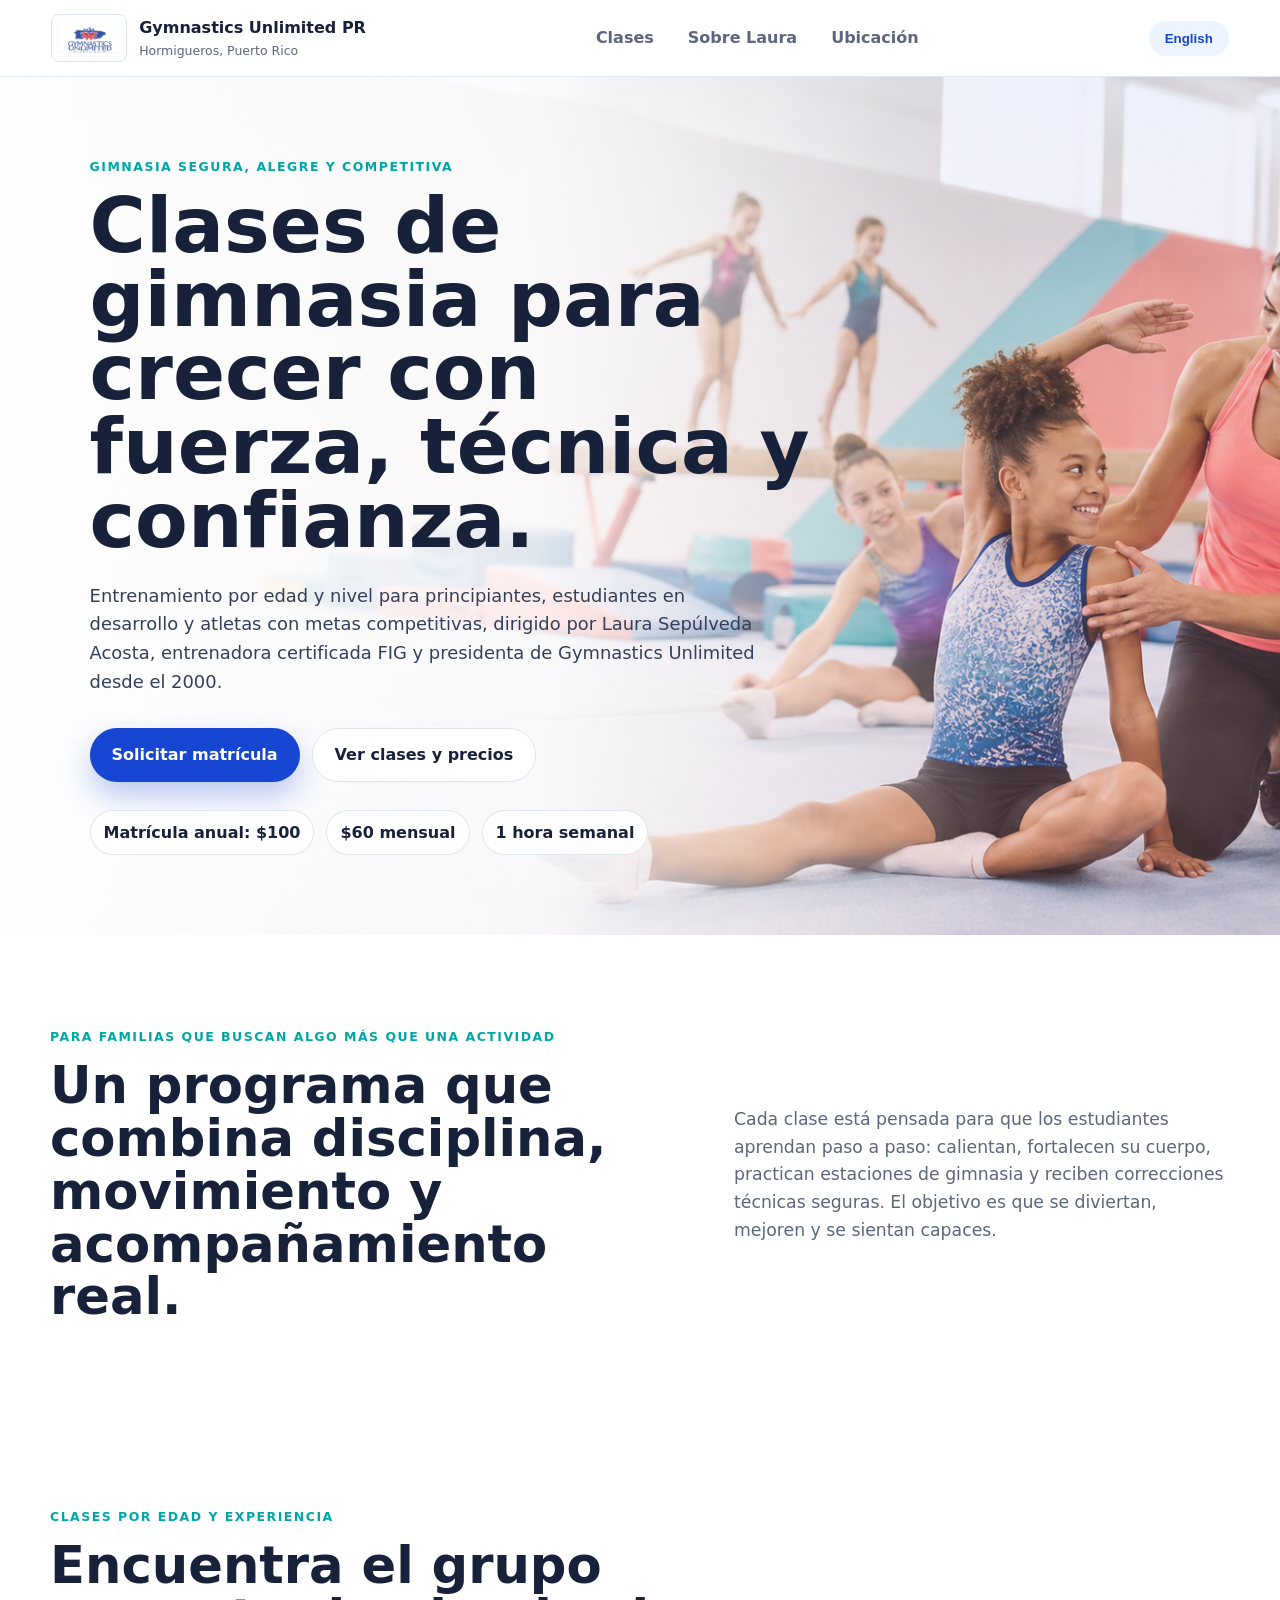
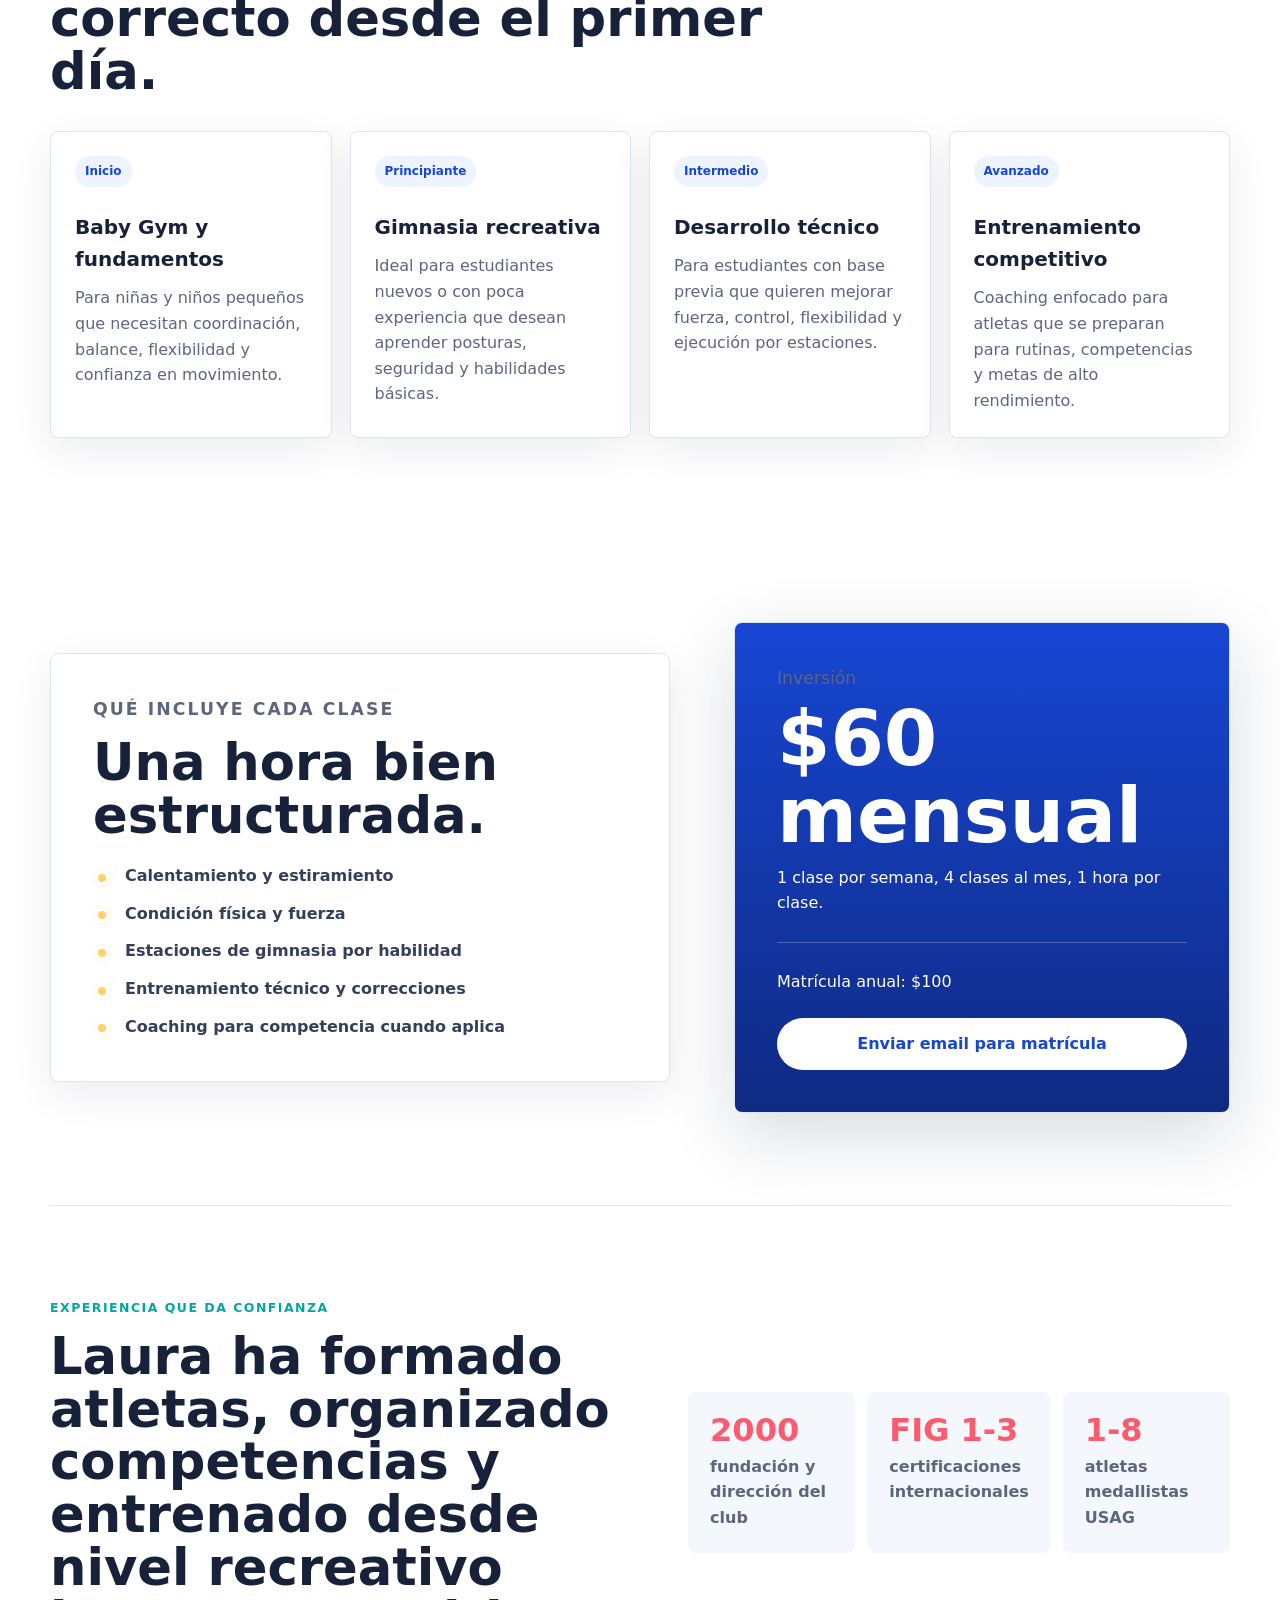
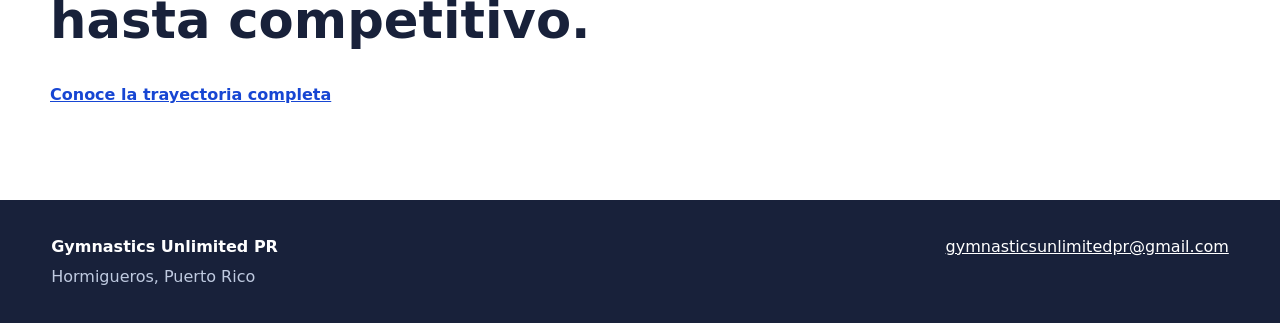
==== index.html @ 0b285df5 "Build Gymnastics Unlimited PR website" ====
<!doctype html>
<html lang="es">
  <head>
    <meta charset="utf-8" />
    <meta name="viewport" content="width=device-width, initial-scale=1" />
    <title>Gymnastics Unlimited PR | Clases de gimnasia en Hormigueros</title>
    <meta
      name="description"
      content="Clases de gimnasia en Hormigueros, Puerto Rico para niñas, niños y jóvenes por edad y nivel. Entrenamiento, condición física, coaching y competencia."
    />
    <link rel="stylesheet" href="styles.css" />
  </head>
  <body>
    <header class="site-header">
      <a class="brand" href="index.html" aria-label="Gymnastics Unlimited PR home">
        <img class="brand-logo" src="assets/gymnastics-unlimited-logo.jpg" alt="Gymnastics Unlimited Puerto Rico logo" />
        <span>
          <strong>Gymnastics Unlimited PR</strong>
          <small data-es="Hormigueros, Puerto Rico" data-en="Hormigueros, Puerto Rico">Hormigueros, Puerto Rico</small>
        </span>
      </a>

      <nav class="nav" aria-label="Main navigation">
        <a href="index.html" data-es="Clases" data-en="Classes">Clases</a>
        <a href="about.html" data-es="Sobre Laura" data-en="About Laura">Sobre Laura</a>
        <a href="location.html" data-es="Ubicación" data-en="Location">Ubicación</a>
      </nav>

      <button class="lang-toggle" type="button" aria-label="Switch language">
        <span data-lang-label>English</span>
      </button>
    </header>

    <main>
      <section class="hero">
        <img class="hero-image" src="assets/gymnastics-hero.png" alt="Clase juvenil de gimnasia con entrenadora y estaciones de practica" />
        <div class="hero-overlay"></div>
        <div class="hero-content">
          <p class="eyebrow" data-es="Gimnasia segura, alegre y competitiva" data-en="Safe, joyful, competitive gymnastics">
            Gimnasia segura, alegre y competitiva
          </p>
          <h1
            data-es="Clases de gimnasia para crecer con fuerza, técnica y confianza."
            data-en="Gymnastics classes that build strength, technique, and confidence."
          >
            Clases de gimnasia para crecer con fuerza, técnica y confianza.
          </h1>
          <p
            class="hero-copy"
            data-es="Entrenamiento por edad y nivel para principiantes, estudiantes en desarrollo y atletas con metas competitivas, dirigido por Laura Sepúlveda Acosta, entrenadora certificada FIG y presidenta de Gymnastics Unlimited desde el 2000."
            data-en="Age and level-based training for beginners, developing students, and athletes with competitive goals, led by Laura Sepulveda Acosta, FIG-certified coach and president of Gymnastics Unlimited since 2000."
          >
            Entrenamiento por edad y nivel para principiantes, estudiantes en desarrollo y atletas con metas competitivas, dirigido por Laura Sepúlveda Acosta, entrenadora certificada FIG y presidenta de Gymnastics Unlimited desde el 2000.
          </p>
          <div class="hero-actions">
            <a class="button primary" href="mailto:gymnasticsunlimitedpr@gmail.com?subject=Solicitud%20de%20matricula%20-%20Gymnastics%20Unlimited%20PR" data-es="Solicitar matrícula" data-en="Request enrollment">
              Solicitar matrícula
            </a>
            <a class="button secondary" href="#programas" data-es="Ver clases y precios" data-en="View classes and pricing">
              Ver clases y precios
            </a>
          </div>
          <div class="quick-facts" aria-label="Program highlights">
            <span data-es="Matrícula anual: $100" data-en="Annual registration: $100">Matrícula anual: $100</span>
            <span data-es="$60 mensual" data-en="$60 monthly">$60 mensual</span>
            <span data-es="1 hora semanal" data-en="1 hour weekly">1 hora semanal</span>
          </div>
        </div>
      </section>

      <section class="section intro">
        <div>
          <p class="eyebrow" data-es="Para familias que buscan algo más que una actividad" data-en="For families who want more than an activity">
            Para familias que buscan algo más que una actividad
          </p>
          <h2 data-es="Un programa que combina disciplina, movimiento y acompañamiento real." data-en="A program that blends discipline, movement, and real coaching.">
            Un programa que combina disciplina, movimiento y acompañamiento real.
          </h2>
        </div>
        <p
          data-es="Cada clase está pensada para que los estudiantes aprendan paso a paso: calientan, fortalecen su cuerpo, practican estaciones de gimnasia y reciben correcciones técnicas seguras. El objetivo es que se diviertan, mejoren y se sientan capaces."
          data-en="Each class is designed so students learn step by step: they warm up, strengthen their bodies, practice gymnastics stations, and receive safe technical coaching. The goal is for them to have fun, improve, and feel capable."
        >
          Cada clase está pensada para que los estudiantes aprendan paso a paso: calientan, fortalecen su cuerpo, practican estaciones de gimnasia y reciben correcciones técnicas seguras. El objetivo es que se diviertan, mejoren y se sientan capaces.
        </p>
      </section>

      <section class="section" id="programas">
        <div class="section-heading">
          <p class="eyebrow" data-es="Clases por edad y experiencia" data-en="Classes by age and experience">
            Clases por edad y experiencia
          </p>
          <h2 data-es="Encuentra el grupo correcto desde el primer día." data-en="Find the right group from day one.">
            Encuentra el grupo correcto desde el primer día.
          </h2>
        </div>

        <div class="program-grid">
          <article class="program-card">
            <span class="card-tag" data-es="Inicio" data-en="Starter">Inicio</span>
            <h3 data-es="Baby Gym y fundamentos" data-en="Baby Gym and fundamentals">Baby Gym y fundamentos</h3>
            <p data-es="Para niñas y niños pequeños que necesitan coordinación, balance, flexibilidad y confianza en movimiento." data-en="For young children building coordination, balance, flexibility, and confidence in movement.">
              Para niñas y niños pequeños que necesitan coordinación, balance, flexibilidad y confianza en movimiento.
            </p>
          </article>
          <article class="program-card">
            <span class="card-tag" data-es="Principiante" data-en="Beginner">Principiante</span>
            <h3 data-es="Gimnasia recreativa" data-en="Recreational gymnastics">Gimnasia recreativa</h3>
            <p data-es="Ideal para estudiantes nuevos o con poca experiencia que desean aprender posturas, seguridad y habilidades básicas." data-en="Ideal for new or less experienced students learning positions, safety, and basic skills.">
              Ideal para estudiantes nuevos o con poca experiencia que desean aprender posturas, seguridad y habilidades básicas.
            </p>
          </article>
          <article class="program-card">
            <span class="card-tag" data-es="Intermedio" data-en="Intermediate">Intermedio</span>
            <h3 data-es="Desarrollo técnico" data-en="Technical development">Desarrollo técnico</h3>
            <p data-es="Para estudiantes con base previa que quieren mejorar fuerza, control, flexibilidad y ejecución por estaciones." data-en="For students with a foundation who want to improve strength, control, flexibility, and station execution.">
              Para estudiantes con base previa que quieren mejorar fuerza, control, flexibilidad y ejecución por estaciones.
            </p>
          </article>
          <article class="program-card">
            <span class="card-tag" data-es="Avanzado" data-en="Advanced">Avanzado</span>
            <h3 data-es="Entrenamiento competitivo" data-en="Competition training">Entrenamiento competitivo</h3>
            <p data-es="Coaching enfocado para atletas que se preparan para rutinas, competencias y metas de alto rendimiento." data-en="Focused coaching for athletes preparing routines, competitions, and higher-performance goals.">
              Coaching enfocado para atletas que se preparan para rutinas, competencias y metas de alto rendimiento.
            </p>
          </article>
        </div>
      </section>

      <section class="section split">
        <div class="panel">
          <p class="eyebrow" data-es="Qué incluye cada clase" data-en="What each class includes">Qué incluye cada clase</p>
          <h2 data-es="Una hora bien estructurada." data-en="One well-structured hour.">Una hora bien estructurada.</h2>
          <ul class="check-list">
            <li data-es="Calentamiento y estiramiento" data-en="Warm up and stretching">Calentamiento y estiramiento</li>
            <li data-es="Condición física y fuerza" data-en="Physical conditioning and strength">Condición física y fuerza</li>
            <li data-es="Estaciones de gimnasia por habilidad" data-en="Gymnastics stations by skill">Estaciones de gimnasia por habilidad</li>
            <li data-es="Entrenamiento técnico y correcciones" data-en="Technical training and corrections">Entrenamiento técnico y correcciones</li>
            <li data-es="Coaching para competencia cuando aplica" data-en="Competition coaching when applicable">Coaching para competencia cuando aplica</li>
          </ul>
        </div>

        <div class="price-card" aria-label="Pricing">
          <p data-es="Inversión" data-en="Investment">Inversión</p>
          <strong data-es="$60 mensual" data-en="$60 monthly">$60 mensual</strong>
          <span data-es="1 clase por semana, 4 clases al mes, 1 hora por clase." data-en="1 class per week, 4 classes per month, 1 hour per class.">
            1 clase por semana, 4 clases al mes, 1 hora por clase.
          </span>
          <hr />
          <span data-es="Matrícula anual: $100" data-en="Annual registration: $100">Matrícula anual: $100</span>
          <a class="button primary full" href="mailto:gymnasticsunlimitedpr@gmail.com?subject=Solicitud%20de%20matricula%20-%20Gymnastics%20Unlimited%20PR" data-es="Enviar email para matrícula" data-en="Email to enroll">
            Enviar email para matrícula
          </a>
        </div>
      </section>

      <section class="section proof">
        <div>
          <p class="eyebrow" data-es="Experiencia que da confianza" data-en="Experience families can trust">Experiencia que da confianza</p>
          <h2 data-es="Laura ha formado atletas, organizado competencias y entrenado desde nivel recreativo hasta competitivo." data-en="Laura has trained athletes, organized competitions, and coached from recreational to competitive levels.">
            Laura ha formado atletas, organizado competencias y entrenado desde nivel recreativo hasta competitivo.
          </h2>
        </div>
        <div class="stats">
          <div><strong>2000</strong><span data-es="fundación y dirección del club" data-en="club leadership began">fundación y dirección del club</span></div>
          <div><strong>FIG 1-3</strong><span data-es="certificaciones internacionales" data-en="international certifications">certificaciones internacionales</span></div>
          <div><strong>1-8</strong><span data-es="atletas medallistas USAG" data-en="USAG medalist athletes">atletas medallistas USAG</span></div>
        </div>
        <a class="text-link" href="about.html" data-es="Conoce la trayectoria completa" data-en="See the full background">Conoce la trayectoria completa</a>
      </section>
    </main>

    <footer class="footer">
      <div>
        <strong>Gymnastics Unlimited PR</strong>
        <p data-es="Hormigueros, Puerto Rico" data-en="Hormigueros, Puerto Rico">Hormigueros, Puerto Rico</p>
      </div>
      <a href="mailto:gymnasticsunlimitedpr@gmail.com">gymnasticsunlimitedpr@gmail.com</a>
    </footer>

    <script src="script.js"></script>
  </body>
</html>
---- styles.css ----
:root {
  --ink: #18213a;
  --muted: #5c667c;
  --surface: #ffffff;
  --soft: #f4f7fb;
  --line: #dce4ef;
  --coral: #ff5b6e;
  --blue: #1746d3;
  --teal: #00a6a6;
  --yellow: #ffd166;
  --shadow: 0 22px 70px rgba(18, 30, 64, 0.16);
}

* {
  box-sizing: border-box;
}

body {
  margin: 0;
  font-family: Inter, ui-sans-serif, system-ui, -apple-system, BlinkMacSystemFont, "Segoe UI", sans-serif;
  color: var(--ink);
  background: var(--surface);
  line-height: 1.6;
}

a {
  color: inherit;
}

.site-header {
  position: sticky;
  top: 0;
  z-index: 20;
  display: flex;
  align-items: center;
  justify-content: space-between;
  gap: 24px;
  padding: 14px clamp(18px, 4vw, 54px);
  background: rgba(255, 255, 255, 0.92);
  border-bottom: 1px solid rgba(220, 228, 239, 0.8);
  backdrop-filter: blur(18px);
}

.brand {
  display: inline-flex;
  align-items: center;
  gap: 12px;
  text-decoration: none;
  min-width: 230px;
}

.brand-logo {
  width: 76px;
  height: 48px;
  object-fit: contain;
  background: #fff;
  border: 1px solid var(--line);
  border-radius: 8px;
  padding: 4px;
}

.brand strong,
.brand small {
  display: block;
}

.brand small {
  color: var(--muted);
  font-size: 0.78rem;
}

.nav {
  display: flex;
  align-items: center;
  gap: clamp(14px, 3vw, 34px);
  font-weight: 750;
}

.nav a {
  text-decoration: none;
  color: var(--muted);
}

.nav a:hover {
  color: var(--blue);
}

.lang-toggle,
.button {
  border: 0;
  border-radius: 999px;
  font-weight: 850;
  cursor: pointer;
}

.lang-toggle {
  padding: 10px 16px;
  color: var(--blue);
  background: #edf3ff;
}

.hero {
  position: relative;
  min-height: 760px;
  display: grid;
  align-items: center;
  overflow: hidden;
}

.hero-image,
.hero-overlay {
  position: absolute;
  inset: 0;
}

.hero-image {
  width: 100%;
  height: 100%;
  object-fit: cover;
}

.hero-overlay {
  background:
    linear-gradient(90deg, rgba(255, 255, 255, 0.98) 0%, rgba(255, 255, 255, 0.86) 42%, rgba(255, 255, 255, 0.12) 78%),
    linear-gradient(180deg, rgba(23, 70, 211, 0.08), rgba(255, 91, 110, 0.12));
}

.hero-content {
  position: relative;
  z-index: 2;
  width: min(760px, calc(100% - 36px));
  margin-left: clamp(18px, 7vw, 92px);
  padding: 80px 0;
}

.eyebrow {
  margin: 0 0 12px;
  color: var(--teal);
  font-size: 0.78rem;
  font-weight: 900;
  letter-spacing: 0.12em;
  text-transform: uppercase;
}

h1,
h2,
h3,
p {
  overflow-wrap: anywhere;
}

h1 {
  margin: 0;
  max-width: 780px;
  font-size: clamp(2.55rem, 6vw, 5.8rem);
  line-height: 0.96;
  letter-spacing: 0;
}

h2 {
  margin: 0;
  font-size: clamp(2rem, 4vw, 3.45rem);
  line-height: 1.03;
  letter-spacing: 0;
}

h3 {
  margin: 0 0 10px;
  font-size: 1.25rem;
}

.hero-copy {
  max-width: 680px;
  margin: 24px 0 0;
  color: #34405a;
  font-size: 1.12rem;
}

.hero-actions,
.quick-facts {
  display: flex;
  flex-wrap: wrap;
  gap: 12px;
}

.hero-actions {
  margin-top: 32px;
}

.button {
  display: inline-flex;
  justify-content: center;
  align-items: center;
  min-height: 48px;
  padding: 13px 22px;
  text-decoration: none;
}

.button.primary {
  color: #fff;
  background: var(--blue);
  box-shadow: 0 14px 30px rgba(23, 70, 211, 0.28);
}

.button.secondary {
  color: var(--ink);
  background: #fff;
  border: 1px solid var(--line);
}

.button.full {
  width: 100%;
}

.quick-facts {
  margin-top: 28px;
}

.quick-facts span {
  padding: 9px 13px;
  color: var(--ink);
  background: rgba(255, 255, 255, 0.86);
  border: 1px solid rgba(220, 228, 239, 0.92);
  border-radius: 999px;
  font-weight: 800;
}

.section {
  width: min(1180px, calc(100% - 36px));
  margin: 0 auto;
  padding: 92px 0;
}

.intro,
.split,
.location-layout {
  display: grid;
  grid-template-columns: minmax(0, 1fr) minmax(320px, 0.8fr);
  gap: clamp(26px, 5vw, 72px);
  align-items: center;
}

.intro p:last-child,
.split p {
  color: var(--muted);
  font-size: 1.08rem;
}

.section-heading {
  max-width: 760px;
  margin-bottom: 34px;
}

.program-grid {
  display: grid;
  grid-template-columns: repeat(4, minmax(0, 1fr));
  gap: 18px;
}

.program-card,
.panel,
.price-card,
.directions-card,
.event-grid article {
  background: var(--surface);
  border: 1px solid var(--line);
  border-radius: 8px;
  box-shadow: 0 12px 40px rgba(18, 30, 64, 0.08);
}

.program-card {
  min-height: 260px;
  padding: 24px;
}

.program-card p,
.event-grid p,
.timeline p {
  color: var(--muted);
  margin: 0;
}

.card-tag {
  display: inline-flex;
  margin-bottom: 24px;
  padding: 6px 10px;
  color: var(--blue);
  background: #edf3ff;
  border-radius: 999px;
  font-size: 0.75rem;
  font-weight: 900;
}

.panel,
.price-card,
.directions-card {
  padding: clamp(24px, 4vw, 42px);
}

.panel.accent {
  background: var(--ink);
  color: #fff;
}

.panel.accent .check-list li {
  color: #eff5ff;
}

.check-list {
  display: grid;
  gap: 12px;
  padding: 0;
  margin: 22px 0 0;
  list-style: none;
}

.check-list li {
  position: relative;
  padding-left: 32px;
  color: #34405a;
  font-weight: 750;
}

.check-list li::before {
  content: "";
  position: absolute;
  left: 0;
  top: 0.35em;
  width: 18px;
  height: 18px;
  border-radius: 50%;
  background: var(--yellow);
  box-shadow: inset 0 0 0 5px #fff;
}

.price-card {
  background: linear-gradient(180deg, #1746d3, #0f2a82);
  color: #fff;
  box-shadow: var(--shadow);
}

.price-card p,
.price-card span {
  display: block;
  margin: 0;
}

.price-card strong {
  display: block;
  margin: 8px 0 10px;
  font-size: clamp(3rem, 6vw, 5rem);
  line-height: 1;
}

.price-card hr {
  border: 0;
  border-top: 1px solid rgba(255, 255, 255, 0.24);
  margin: 26px 0;
}

.price-card .button {
  margin-top: 24px;
  background: #fff;
  color: var(--blue);
  box-shadow: none;
}

.proof {
  display: grid;
  grid-template-columns: minmax(0, 1fr) minmax(320px, 0.9fr);
  gap: 36px;
  align-items: center;
  border-top: 1px solid var(--line);
}

.stats {
  display: grid;
  grid-template-columns: repeat(3, 1fr);
  gap: 12px;
}

.stats div {
  padding: 22px;
  background: var(--soft);
  border-radius: 8px;
}

.stats strong,
.stats span {
  display: block;
}

.stats strong {
  color: var(--coral);
  font-size: 2rem;
  line-height: 1;
}

.stats span {
  margin-top: 8px;
  color: var(--muted);
  font-weight: 750;
}

.text-link {
  color: var(--blue);
  font-weight: 900;
}

.page-hero {
  padding: 110px clamp(18px, 7vw, 92px) 70px;
  background: radial-gradient(circle at 14% 20%, rgba(255, 209, 102, 0.34), transparent 30%), linear-gradient(135deg, #f6f9ff, #fff);
}

.about-hero {
  display: grid;
  grid-template-columns: minmax(0, 1fr) minmax(320px, 500px);
  gap: clamp(28px, 5vw, 70px);
  align-items: center;
}

.about-hero-copy {
  min-width: 0;
}

.page-hero.compact {
  padding-bottom: 46px;
}

.page-hero h1,
.page-hero p {
  max-width: 850px;
}

.page-hero p:last-child {
  color: var(--muted);
  font-size: 1.16rem;
}

.about-photo-stack {
  position: relative;
  min-height: 470px;
}

.about-photo-stack img {
  position: absolute;
  display: block;
  width: 62%;
  object-fit: cover;
  border: 8px solid #fff;
  border-radius: 8px;
  box-shadow: var(--shadow);
}

.about-portrait {
  top: 0;
  right: 0;
  height: 390px;
  object-position: center top;
}

.about-action {
  left: 0;
  bottom: 0;
  height: 300px;
  object-position: center;
}

.timeline {
  display: grid;
  gap: 16px;
}

.timeline article {
  display: grid;
  grid-template-columns: 120px minmax(0, 1fr);
  gap: 22px;
  padding: 22px 0;
  border-top: 1px solid var(--line);
}

.timeline span {
  color: var(--coral);
  font-weight: 900;
}

.event-grid {
  display: grid;
  grid-template-columns: repeat(2, 1fr);
  gap: 18px;
  padding-top: 20px;
}

.event-grid article {
  padding: 28px;
}

.map-card {
  min-height: 520px;
  overflow: hidden;
  border-radius: 8px;
  box-shadow: var(--shadow);
}

.map-card iframe {
  width: 100%;
  height: 520px;
  border: 0;
}

address {
  color: var(--muted);
  font-style: normal;
  margin: 18px 0 26px;
}

.directions-card .button + .button {
  margin-top: 12px;
}

.footer {
  display: flex;
  justify-content: space-between;
  gap: 20px;
  padding: 34px clamp(18px, 4vw, 54px);
  color: #fff;
  background: var(--ink);
}

.footer p {
  margin: 4px 0 0;
  color: #bfcae0;
}

@media (max-width: 980px) {
  .site-header {
    flex-wrap: wrap;
  }

  .nav {
    order: 3;
    width: 100%;
    justify-content: space-between;
  }

  .hero {
    min-height: 690px;
  }

  .hero-overlay {
    background: linear-gradient(90deg, rgba(255, 255, 255, 0.98), rgba(255, 255, 255, 0.8));
  }

  .intro,
  .split,
  .proof,
  .location-layout {
    grid-template-columns: 1fr;
  }

  .program-grid {
    grid-template-columns: repeat(2, minmax(0, 1fr));
  }

  .about-hero {
    grid-template-columns: 1fr;
  }

  .about-photo-stack {
    min-height: 420px;
    max-width: 560px;
  }
}

@media (max-width: 640px) {
  .brand {
    min-width: auto;
  }

  .brand-logo {
    width: 58px;
    height: 42px;
  }

  .brand small {
    display: none;
  }

  .site-header {
    gap: 12px;
  }

  .nav {
    gap: 8px;
    font-size: 0.92rem;
  }

  .hero-content {
    margin: 0 auto;
  }

  .program-grid,
  .stats,
  .event-grid {
    grid-template-columns: 1fr;
  }

  .timeline article {
    grid-template-columns: 1fr;
    gap: 4px;
  }

  .about-photo-stack {
    min-height: 560px;
  }

  .about-photo-stack img {
    position: static;
    width: 100%;
    height: auto;
    max-height: 330px;
    margin-bottom: 14px;
  }

  .footer {
    display: block;
  }
}
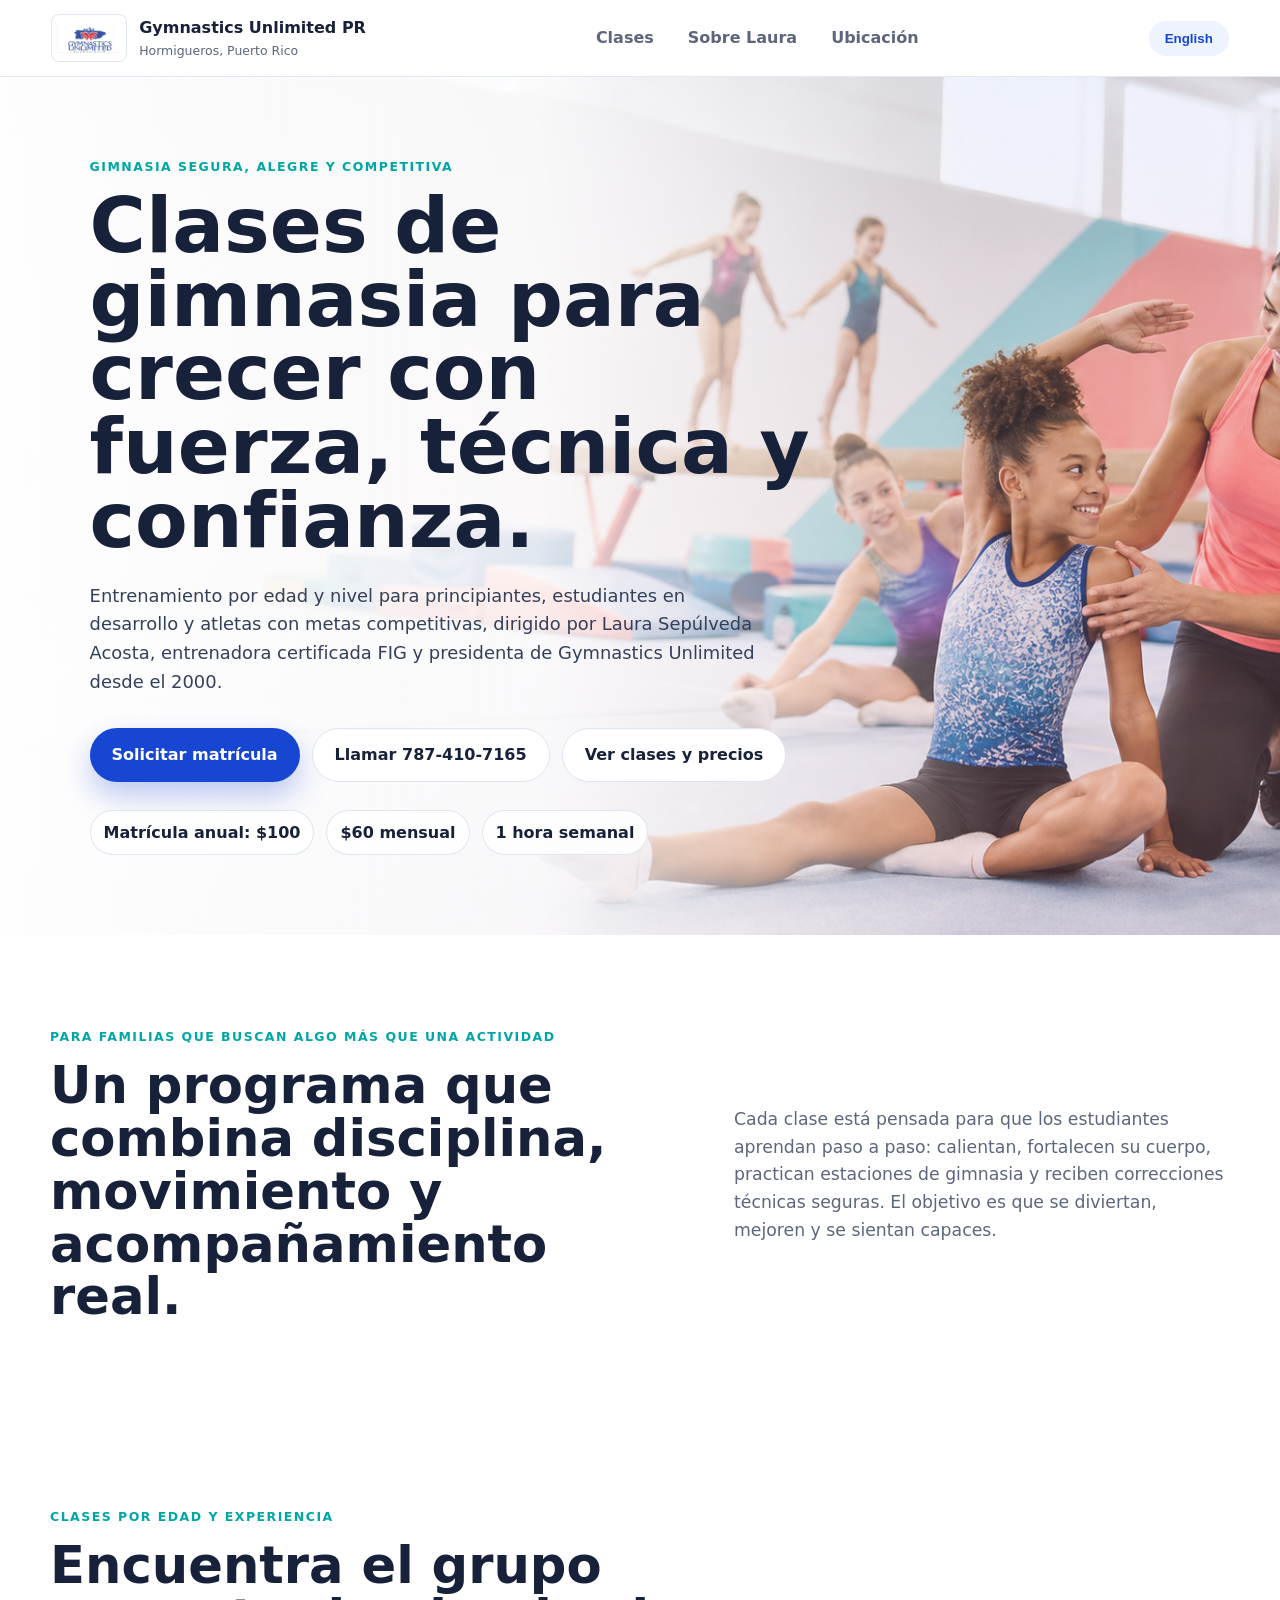
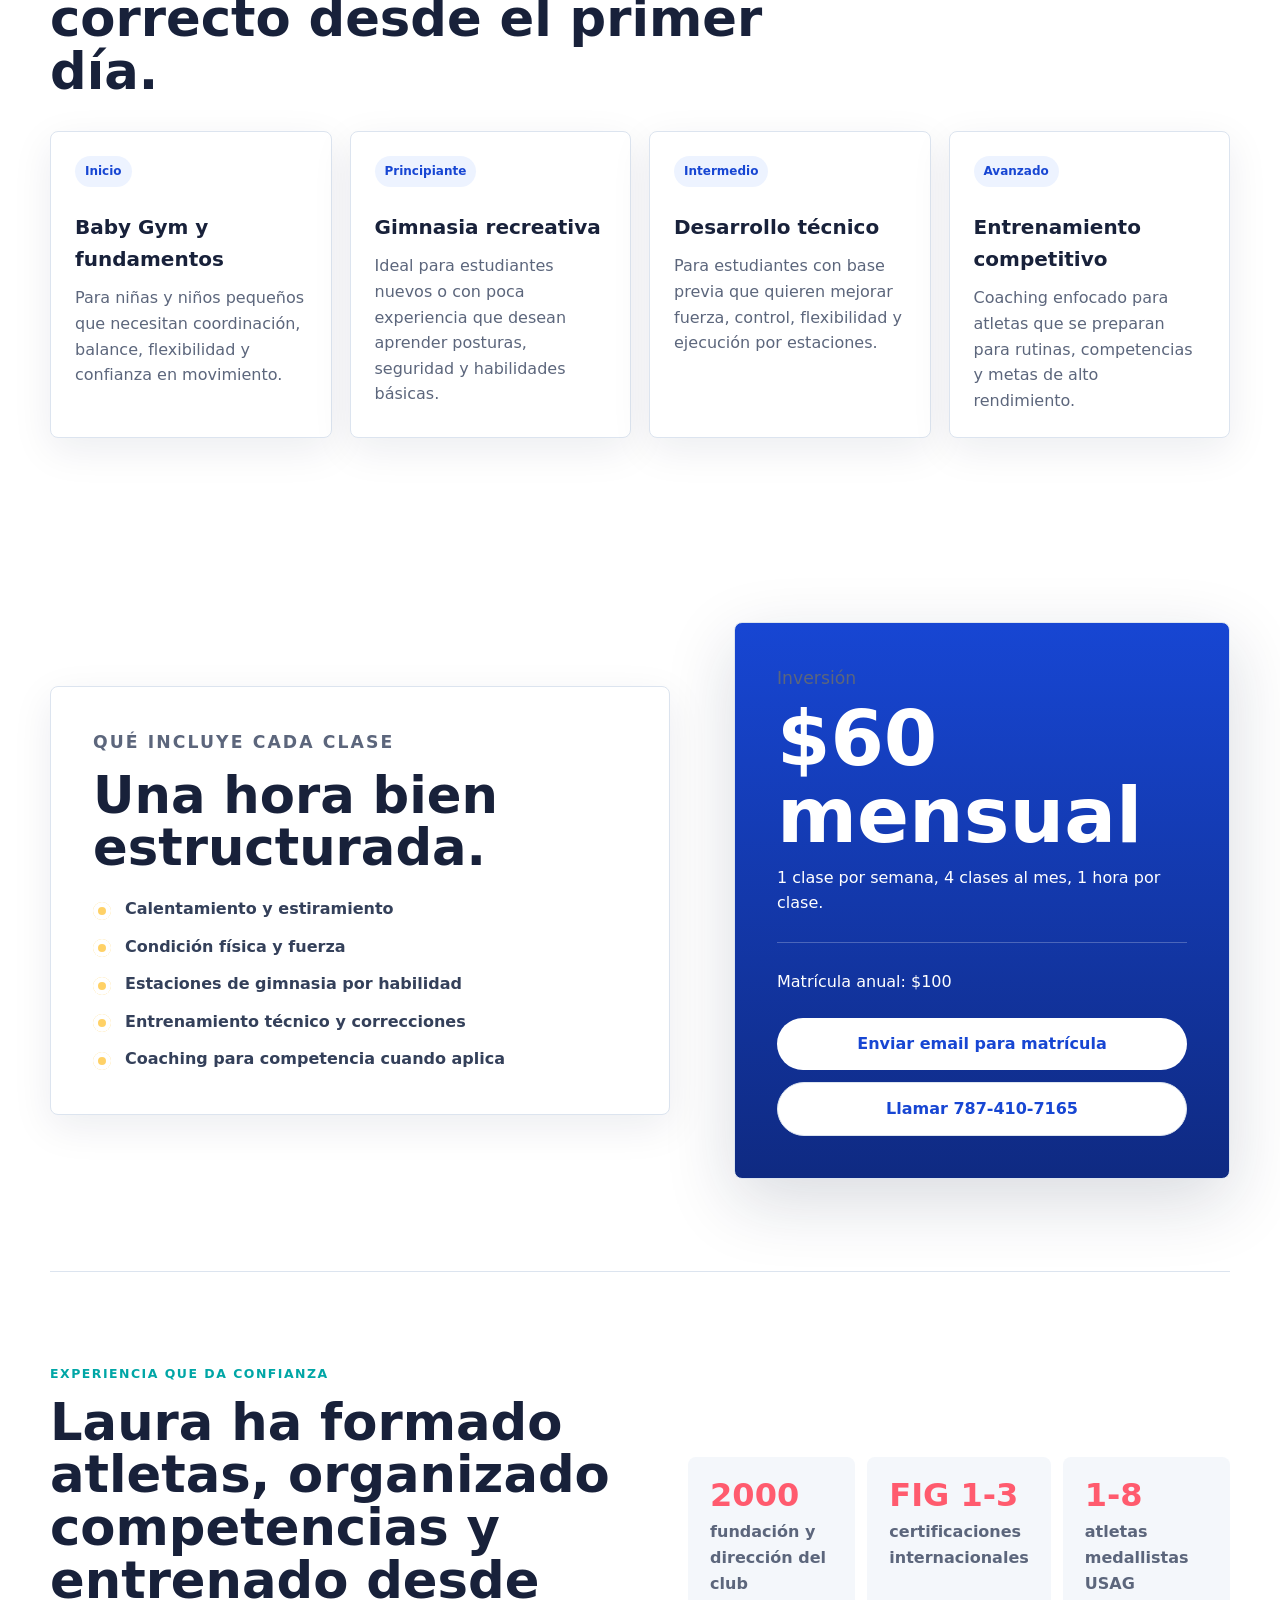
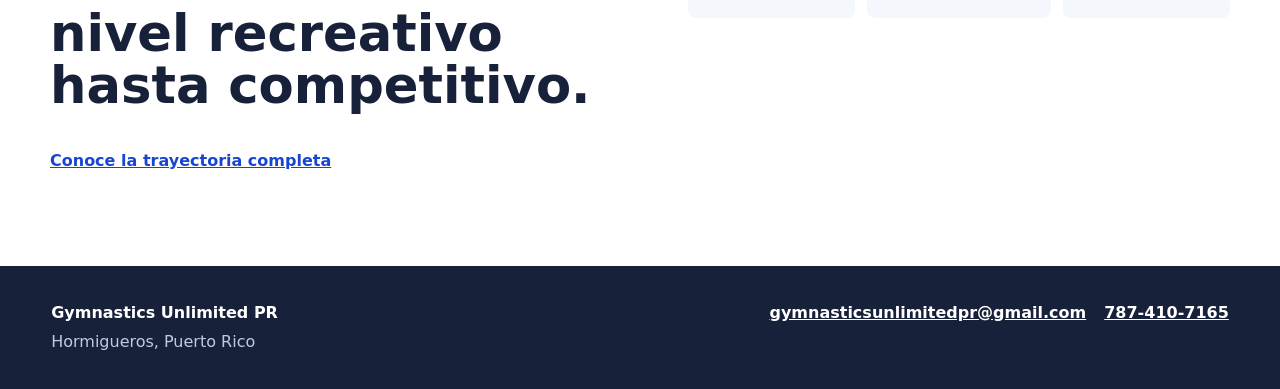
==== commit 22a3206d: "Add phone contact links" ====
--- a/index.html
+++ b/index.html
@@ -55,6 +55,9 @@
           <div class="hero-actions">
             <a class="button primary" href="mailto:gymnasticsunlimitedpr@gmail.com?subject=Solicitud%20de%20matricula%20-%20Gymnastics%20Unlimited%20PR" data-es="Solicitar matrícula" data-en="Request enrollment">
               Solicitar matrícula
+            </a>
+            <a class="button secondary" href="tel:+17874107165" data-es="Llamar 787-410-7165" data-en="Call 787-410-7165">
+              Llamar 787-410-7165
             </a>
             <a class="button secondary" href="#programas" data-es="Ver clases y precios" data-en="View classes and pricing">
               Ver clases y precios
@@ -151,6 +154,9 @@
           <a class="button primary full" href="mailto:gymnasticsunlimitedpr@gmail.com?subject=Solicitud%20de%20matricula%20-%20Gymnastics%20Unlimited%20PR" data-es="Enviar email para matrícula" data-en="Email to enroll">
             Enviar email para matrícula
           </a>
+          <a class="button secondary full" href="tel:+17874107165" data-es="Llamar 787-410-7165" data-en="Call 787-410-7165">
+            Llamar 787-410-7165
+          </a>
         </div>
       </section>
 
@@ -175,7 +181,10 @@
         <strong>Gymnastics Unlimited PR</strong>
         <p data-es="Hormigueros, Puerto Rico" data-en="Hormigueros, Puerto Rico">Hormigueros, Puerto Rico</p>
       </div>
-      <a href="mailto:gymnasticsunlimitedpr@gmail.com">gymnasticsunlimitedpr@gmail.com</a>
+      <div class="footer-contact">
+        <a href="mailto:gymnasticsunlimitedpr@gmail.com">gymnasticsunlimitedpr@gmail.com</a>
+        <a href="tel:+17874107165">787-410-7165</a>
+      </div>
     </footer>
 
     <script src="script.js"></script>
--- a/styles.css
+++ b/styles.css
@@ -365,6 +365,10 @@
   box-shadow: none;
 }
 
+.price-card .button + .button {
+  margin-top: 12px;
+}
+
 .proof {
   display: grid;
   grid-template-columns: minmax(0, 1fr) minmax(320px, 0.9fr);
@@ -532,6 +536,18 @@
   color: #bfcae0;
 }
 
+.footer-contact {
+  display: flex;
+  flex-wrap: wrap;
+  gap: 10px 18px;
+  justify-content: flex-end;
+}
+
+.footer-contact a {
+  color: #fff;
+  font-weight: 800;
+}
+
 @media (max-width: 980px) {
   .site-header {
     flex-wrap: wrap;
@@ -625,4 +641,9 @@
   .footer {
     display: block;
   }
-}
+
+  .footer-contact {
+    justify-content: flex-start;
+    margin-top: 16px;
+  }
+}
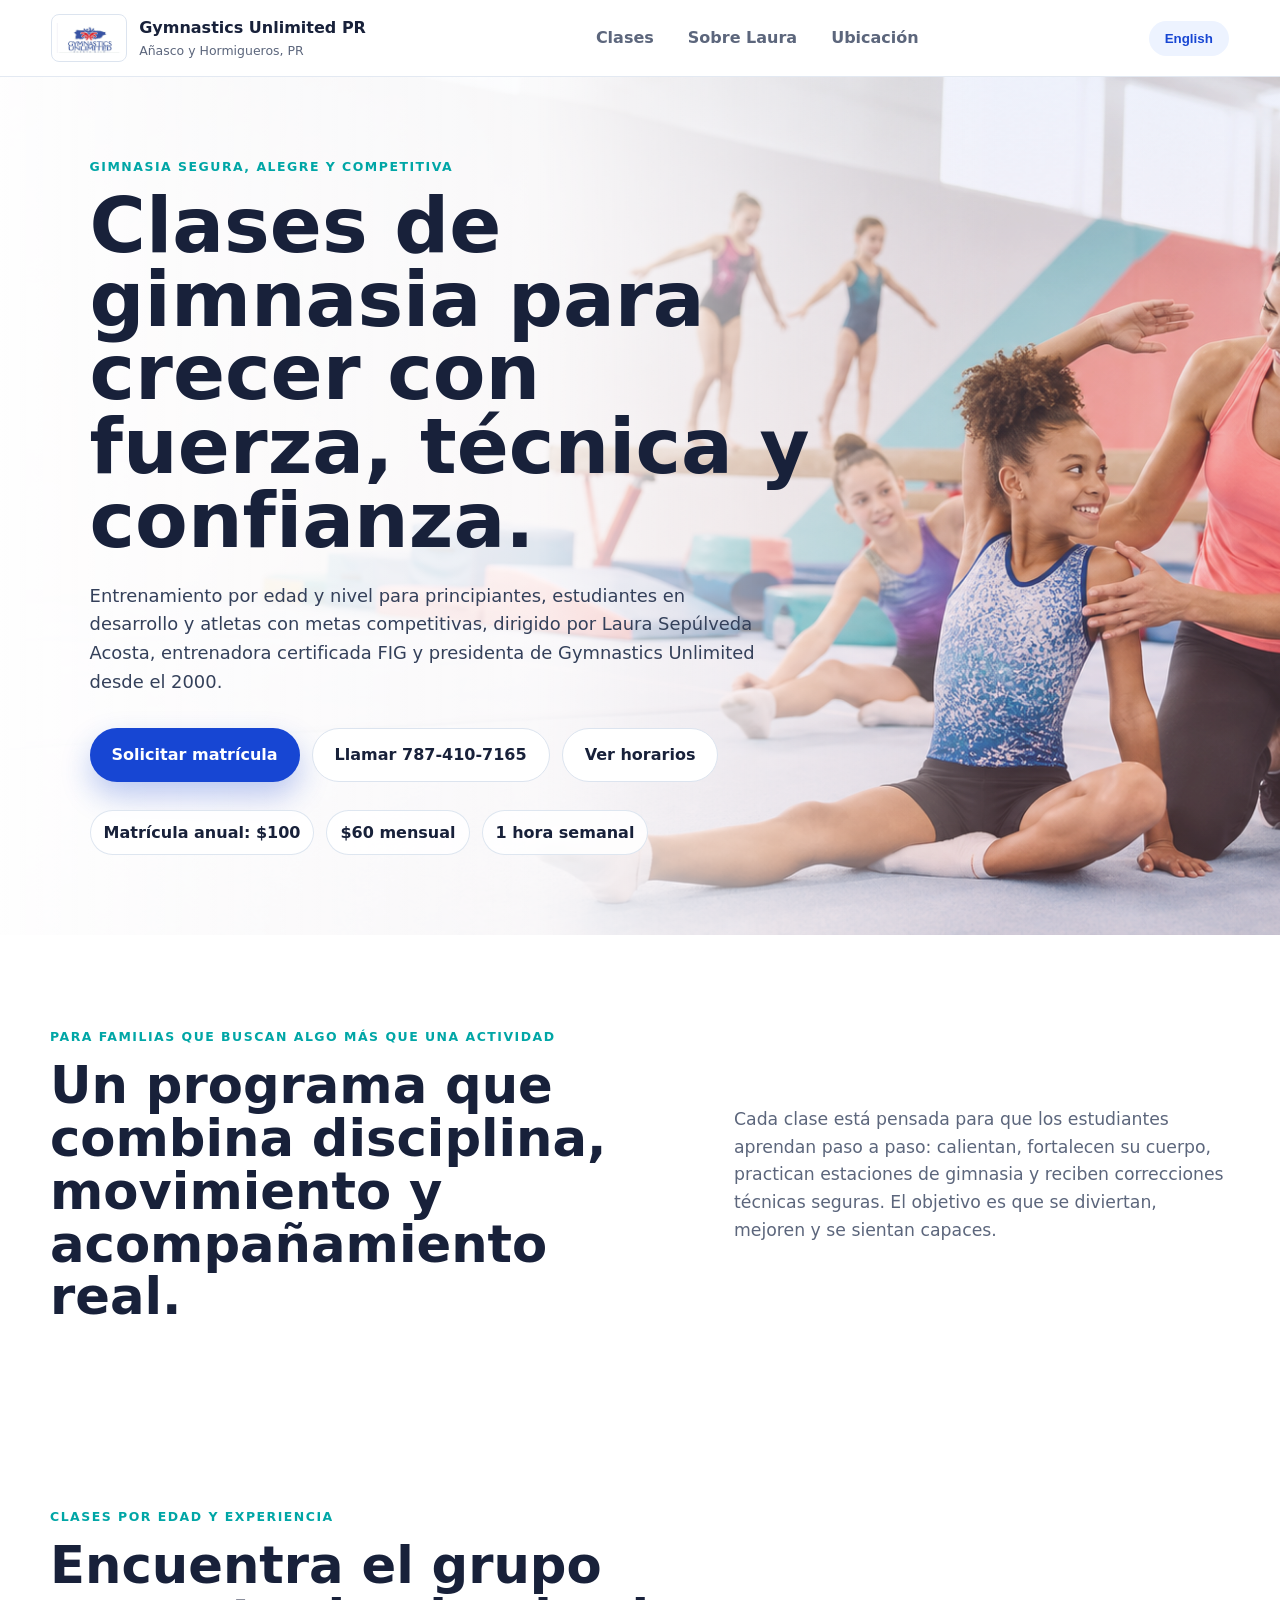
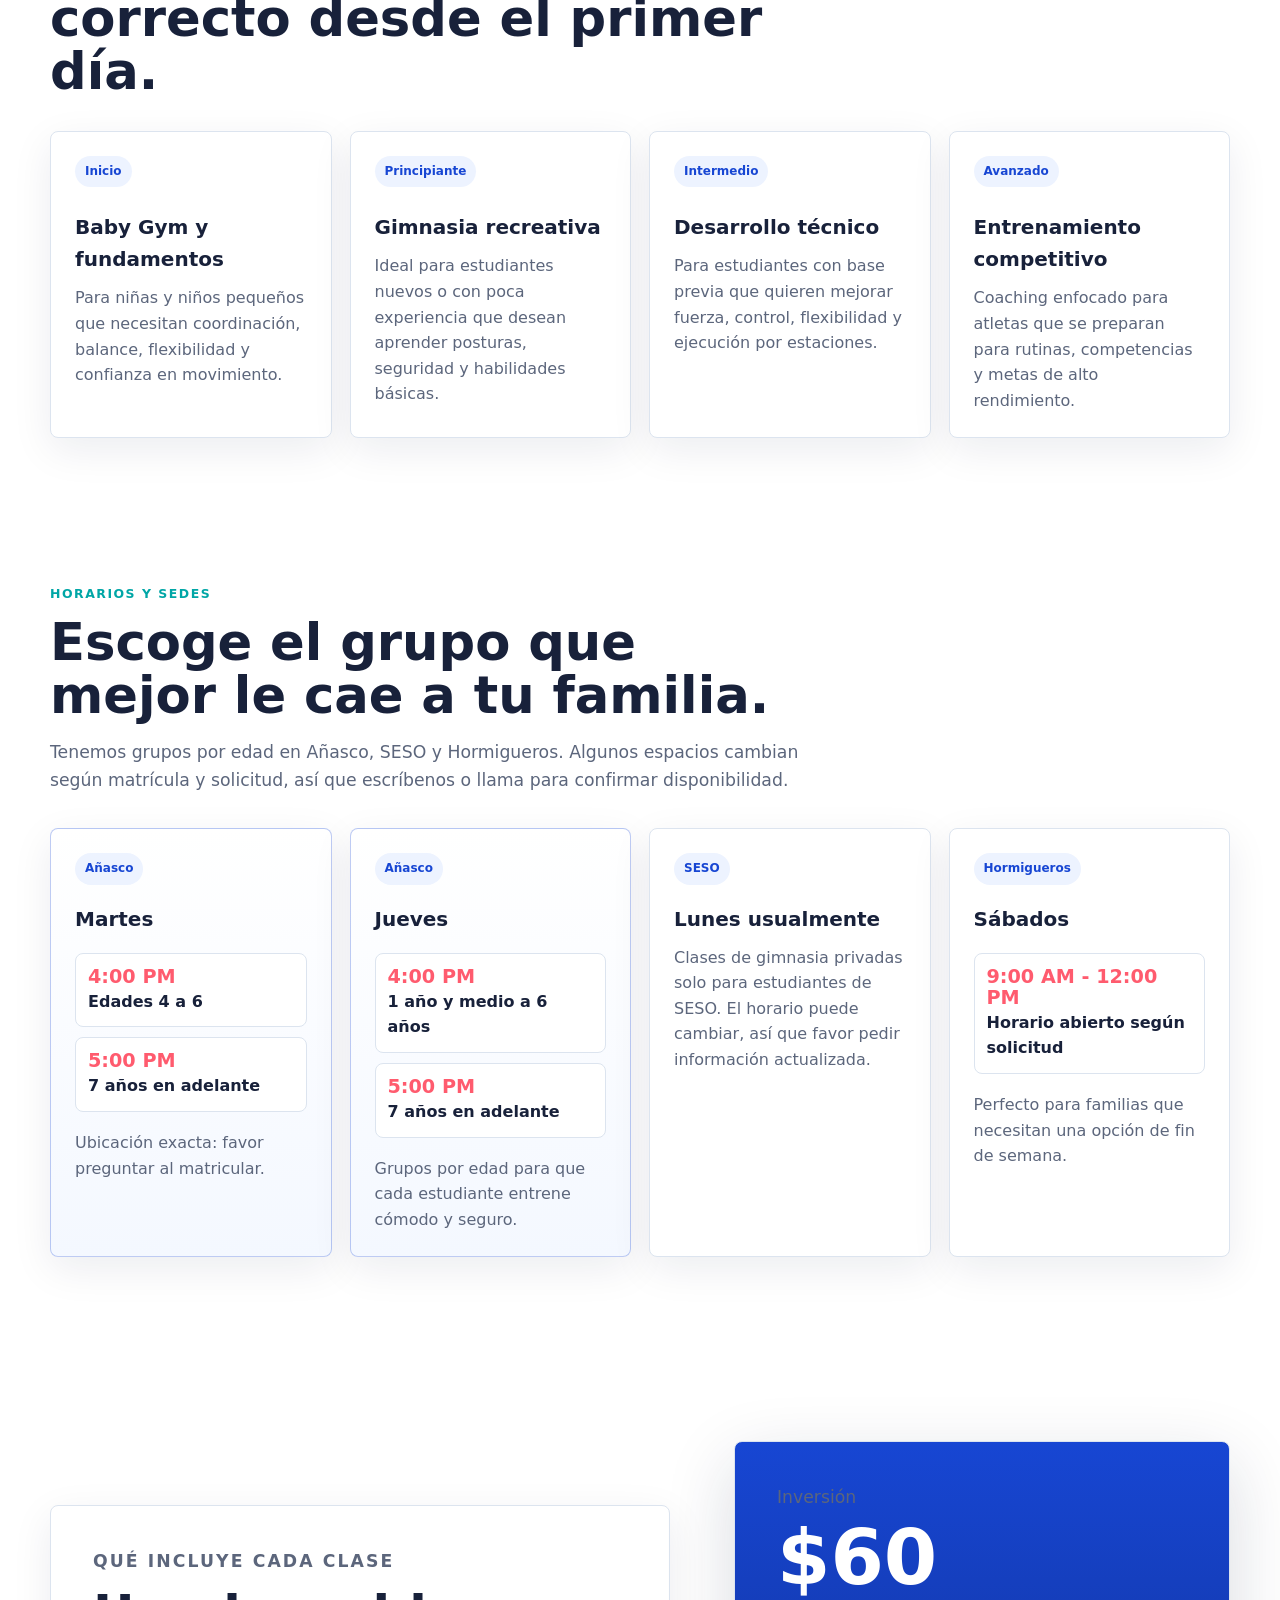
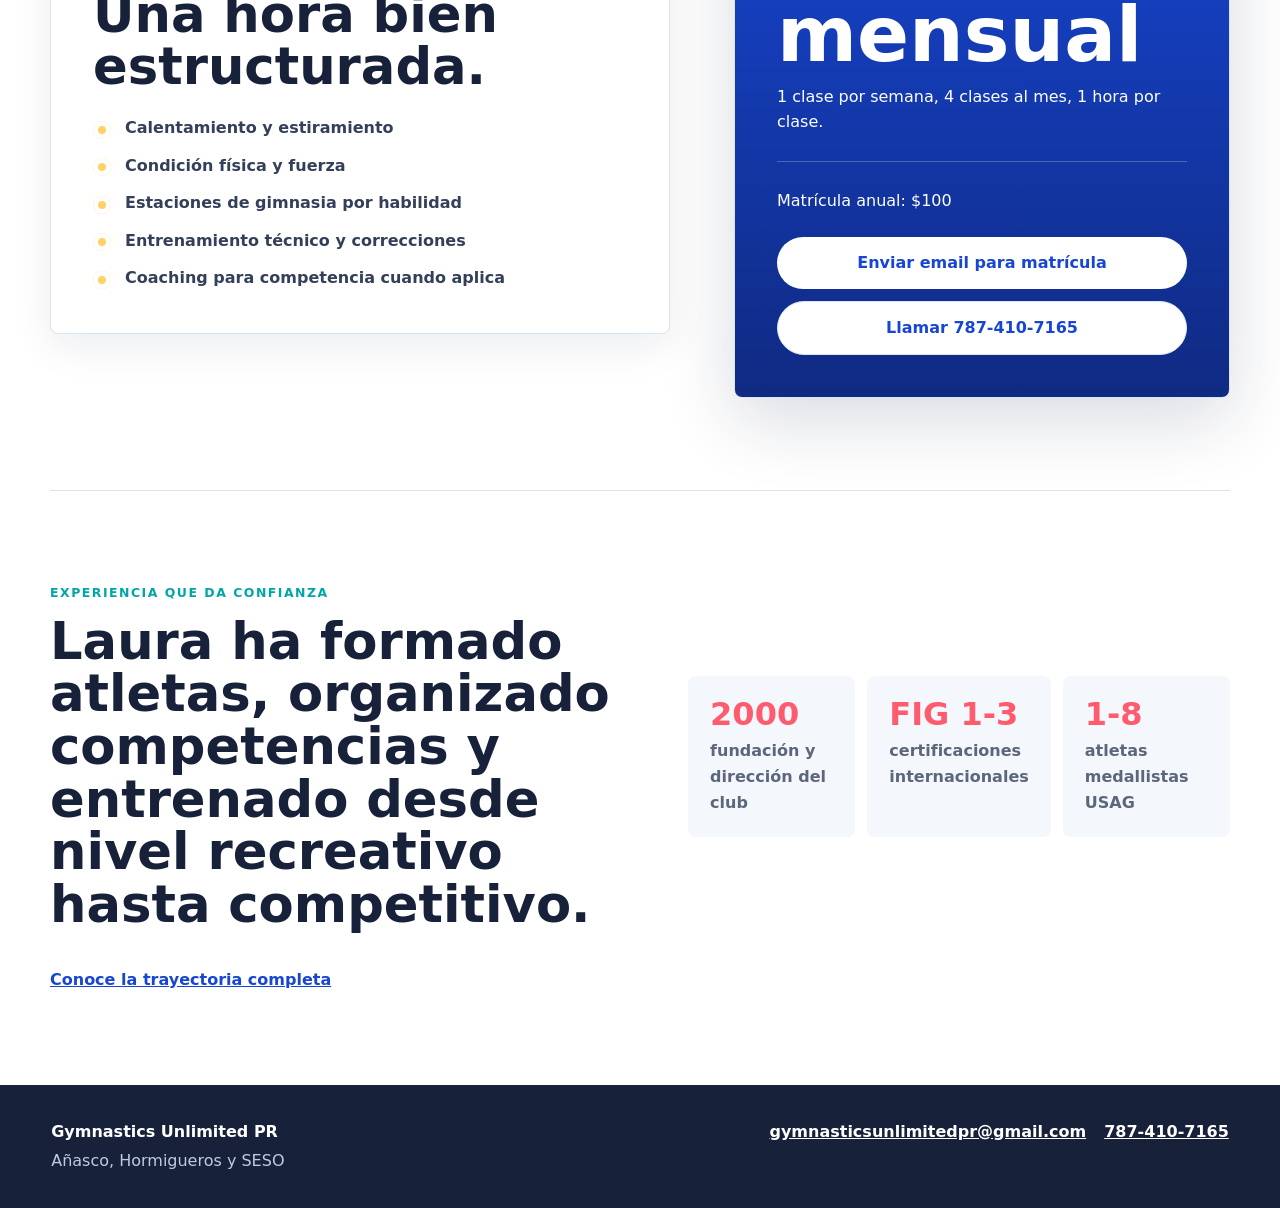
==== commit 7edd03b2: "Update class schedules and locations" ====
--- a/index.html
+++ b/index.html
@@ -3,10 +3,10 @@
   <head>
     <meta charset="utf-8" />
     <meta name="viewport" content="width=device-width, initial-scale=1" />
-    <title>Gymnastics Unlimited PR | Clases de gimnasia en Hormigueros</title>
+    <title>Gymnastics Unlimited PR | Clases de gimnasia en Añasco y Hormigueros</title>
     <meta
       name="description"
-      content="Clases de gimnasia en Hormigueros, Puerto Rico para niñas, niños y jóvenes por edad y nivel. Entrenamiento, condición física, coaching y competencia."
+      content="Clases de gimnasia en Añasco, Hormigueros y SESO para niñas, niños y jóvenes por edad y nivel. Entrenamiento, condición física, coaching y competencia."
     />
     <link rel="stylesheet" href="styles.css" />
   </head>
@@ -16,7 +16,7 @@
         <img class="brand-logo" src="assets/gymnastics-unlimited-logo.jpg" alt="Gymnastics Unlimited Puerto Rico logo" />
         <span>
           <strong>Gymnastics Unlimited PR</strong>
-          <small data-es="Hormigueros, Puerto Rico" data-en="Hormigueros, Puerto Rico">Hormigueros, Puerto Rico</small>
+          <small data-es="Añasco y Hormigueros, PR" data-en="Anasco and Hormigueros, PR">Añasco y Hormigueros, PR</small>
         </span>
       </a>
 
@@ -59,8 +59,8 @@
             <a class="button secondary" href="tel:+17874107165" data-es="Llamar 787-410-7165" data-en="Call 787-410-7165">
               Llamar 787-410-7165
             </a>
-            <a class="button secondary" href="#programas" data-es="Ver clases y precios" data-en="View classes and pricing">
-              Ver clases y precios
+            <a class="button secondary" href="#horarios" data-es="Ver horarios" data-en="View schedule">
+              Ver horarios
             </a>
           </div>
           <div class="quick-facts" aria-label="Program highlights">
@@ -126,6 +126,63 @@
             <p data-es="Coaching enfocado para atletas que se preparan para rutinas, competencias y metas de alto rendimiento." data-en="Focused coaching for athletes preparing routines, competitions, and higher-performance goals.">
               Coaching enfocado para atletas que se preparan para rutinas, competencias y metas de alto rendimiento.
             </p>
+          </article>
+        </div>
+      </section>
+
+      <section class="section schedule-section" id="horarios">
+        <div class="section-heading">
+          <p class="eyebrow" data-es="Horarios y sedes" data-en="Schedule and locations">Horarios y sedes</p>
+          <h2 data-es="Escoge el grupo que mejor le cae a tu familia." data-en="Choose the group that fits your family best.">
+            Escoge el grupo que mejor le cae a tu familia.
+          </h2>
+          <p
+            data-es="Tenemos grupos por edad en Añasco, SESO y Hormigueros. Algunos espacios cambian según matrícula y solicitud, así que escríbenos o llama para confirmar disponibilidad."
+            data-en="We offer age-based groups in Anasco, SESO, and Hormigueros. Some spots change based on enrollment and requests, so email or call to confirm availability."
+          >
+            Tenemos grupos por edad en Añasco, SESO y Hormigueros. Algunos espacios cambian según matrícula y solicitud, así que escríbenos o llama para confirmar disponibilidad.
+          </p>
+        </div>
+
+        <div class="schedule-grid">
+          <article class="schedule-card featured">
+            <span data-es="Añasco" data-en="Anasco">Añasco</span>
+            <h3 data-es="Martes" data-en="Tuesdays">Martes</h3>
+            <ul>
+              <li><strong data-es="4:00 PM" data-en="4:00 PM">4:00 PM</strong><em data-es="Edades 4 a 6" data-en="Ages 4 to 6">Edades 4 a 6</em></li>
+              <li><strong data-es="5:00 PM" data-en="5:00 PM">5:00 PM</strong><em data-es="7 años en adelante" data-en="Ages 7 and up">7 años en adelante</em></li>
+            </ul>
+            <p data-es="Ubicación exacta: favor preguntar al matricular." data-en="Exact location: please ask when enrolling.">Ubicación exacta: favor preguntar al matricular.</p>
+          </article>
+
+          <article class="schedule-card featured">
+            <span data-es="Añasco" data-en="Anasco">Añasco</span>
+            <h3 data-es="Jueves" data-en="Thursdays">Jueves</h3>
+            <ul>
+              <li><strong data-es="4:00 PM" data-en="4:00 PM">4:00 PM</strong><em data-es="1 año y medio a 6 años" data-en="1.5 to 6 years old">1 año y medio a 6 años</em></li>
+              <li><strong data-es="5:00 PM" data-en="5:00 PM">5:00 PM</strong><em data-es="7 años en adelante" data-en="Ages 7 and up">7 años en adelante</em></li>
+            </ul>
+            <p data-es="Grupos por edad para que cada estudiante entrene cómodo y seguro." data-en="Age-based groups so every student trains comfortably and safely.">Grupos por edad para que cada estudiante entrene cómodo y seguro.</p>
+          </article>
+
+          <article class="schedule-card">
+            <span data-es="SESO" data-en="SESO">SESO</span>
+            <h3 data-es="Lunes usualmente" data-en="Usually Mondays">Lunes usualmente</h3>
+            <p
+              data-es="Clases de gimnasia privadas solo para estudiantes de SESO. El horario puede cambiar, así que favor pedir información actualizada."
+              data-en="Private gymnastics classes for SESO students only. The schedule can change, so please ask for the latest information."
+            >
+              Clases de gimnasia privadas solo para estudiantes de SESO. El horario puede cambiar, así que favor pedir información actualizada.
+            </p>
+          </article>
+
+          <article class="schedule-card">
+            <span data-es="Hormigueros" data-en="Hormigueros">Hormigueros</span>
+            <h3 data-es="Sábados" data-en="Saturdays">Sábados</h3>
+            <ul>
+              <li><strong data-es="9:00 AM - 12:00 PM" data-en="9:00 AM - 12:00 PM">9:00 AM - 12:00 PM</strong><em data-es="Horario abierto según solicitud" data-en="Open schedule based on requests">Horario abierto según solicitud</em></li>
+            </ul>
+            <p data-es="Perfecto para familias que necesitan una opción de fin de semana." data-en="Perfect for families who need a weekend option.">Perfecto para familias que necesitan una opción de fin de semana.</p>
           </article>
         </div>
       </section>
@@ -179,7 +236,7 @@
     <footer class="footer">
       <div>
         <strong>Gymnastics Unlimited PR</strong>
-        <p data-es="Hormigueros, Puerto Rico" data-en="Hormigueros, Puerto Rico">Hormigueros, Puerto Rico</p>
+        <p data-es="Añasco, Hormigueros y SESO" data-en="Anasco, Hormigueros, and SESO">Añasco, Hormigueros y SESO</p>
       </div>
       <div class="footer-contact">
         <a href="mailto:gymnasticsunlimitedpr@gmail.com">gymnasticsunlimitedpr@gmail.com</a>
--- a/styles.css
+++ b/styles.css
@@ -257,6 +257,86 @@
   gap: 18px;
 }
 
+.schedule-section {
+  padding-top: 54px;
+}
+
+.section-heading p:not(.eyebrow) {
+  max-width: 760px;
+  color: var(--muted);
+  font-size: 1.08rem;
+}
+
+.schedule-grid {
+  display: grid;
+  grid-template-columns: repeat(4, minmax(0, 1fr));
+  gap: 18px;
+}
+
+.schedule-card {
+  min-height: 300px;
+  padding: 24px;
+  background: var(--surface);
+  border: 1px solid var(--line);
+  border-radius: 8px;
+  box-shadow: 0 12px 40px rgba(18, 30, 64, 0.08);
+}
+
+.schedule-card.featured {
+  border-color: rgba(23, 70, 211, 0.28);
+  background: linear-gradient(180deg, #ffffff, #f4f8ff);
+}
+
+.schedule-card span {
+  display: inline-flex;
+  margin-bottom: 18px;
+  padding: 6px 10px;
+  color: var(--blue);
+  background: #edf3ff;
+  border-radius: 999px;
+  font-size: 0.75rem;
+  font-weight: 900;
+}
+
+.schedule-card ul {
+  display: grid;
+  gap: 10px;
+  padding: 0;
+  margin: 18px 0;
+  list-style: none;
+}
+
+.schedule-card li {
+  display: grid;
+  gap: 2px;
+  padding: 12px;
+  background: #fff;
+  border: 1px solid var(--line);
+  border-radius: 8px;
+}
+
+.schedule-card strong,
+.schedule-card em {
+  display: block;
+}
+
+.schedule-card strong {
+  color: var(--coral);
+  font-size: 1.2rem;
+  line-height: 1.1;
+}
+
+.schedule-card em {
+  color: var(--ink);
+  font-style: normal;
+  font-weight: 800;
+}
+
+.schedule-card p {
+  color: var(--muted);
+  margin: 0;
+}
+
 .program-card,
 .panel,
 .price-card,
@@ -578,6 +658,10 @@
     grid-template-columns: repeat(2, minmax(0, 1fr));
   }
 
+  .schedule-grid {
+    grid-template-columns: repeat(2, minmax(0, 1fr));
+  }
+
   .about-hero {
     grid-template-columns: 1fr;
   }
@@ -616,6 +700,7 @@
   }
 
   .program-grid,
+  .schedule-grid,
   .stats,
   .event-grid {
     grid-template-columns: 1fr;
